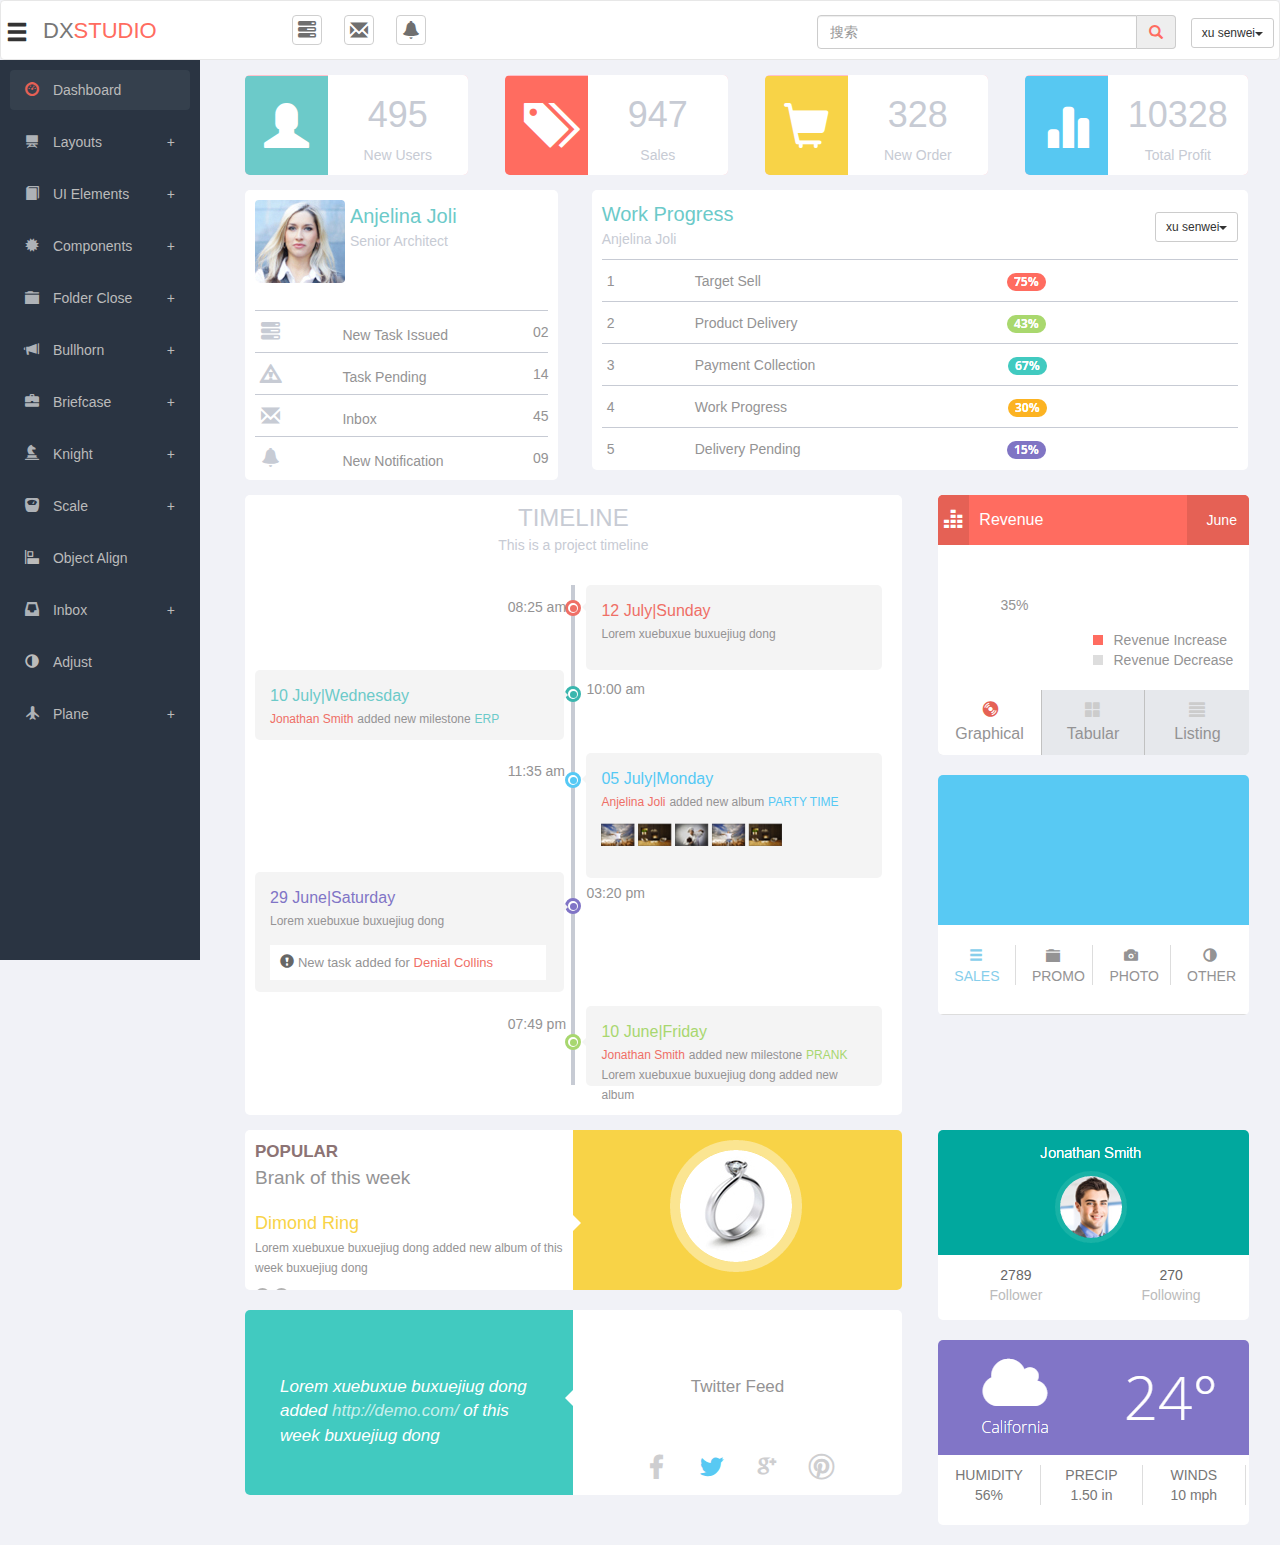
==== ligen/index.html @ 4c175e36 "ligen" ====
<!DOCTYPE HTML>
<html>

<head>
    <meta http-equiv="Content-Type" content="text/html; charset=utf-8">
    <title>李根</title>
    <meta http-equiv="X-UA-Compatible" content="IE=edge">
    <meta name="viewport" content="width=device-width, initial-scale=1">
    <link rel="stylesheet" type="text/css" href="font_y4cf31grrq/iconfont.css">
    <link rel="stylesheet" type="text/css" href="font_n31kuww7ac/iconfont.css">
    <link rel="stylesheet" href="css/bootstrap.css">
    <link rel="stylesheet" type="text/css" href="css/style.css">
    <style>

    </style>
</head>

<body>

    <div class="navbar navbar-default fixed-top " id="topnav">
        <div id="sanh" class="glyphicon glyphicon-menu-hamburger" aria-hidden="true"></div>

        <div class="navbar-header">
            <a href="#" class="navbar-brand">DX<span>STUDIO</span> </a>

        </div>

        <ul class="nav navbar-nav navbar-left nav-pills">
            <li><span id="zx" href="#" class="glyphicon glyphicon-tasks"></span></li>
            <li><span id="zx" href="#" class="glyphicon glyphicon-envelope"></span></li>
            <li><span id="zx" href="#" class=" glyphicon glyphicon-bell"></span></li>
        </ul>
        <div class="btn-group github btn-group-sm dropdown pull-right">
            <button data-toggle="dropdown" class="dropdown-toggle btn btn-default ">
                <div class="toux"></div> xu senwei<span class="caret"></span>
            </button>
            <ul class="dropdown-menu" id="xsw">
                <li>
                    <a href="#">
                        <p class=" glyphicon glyphicon-folder-close"></p><br>
                        <em>Profile</em>
                    </a>
                </li>
                <li>
                    <a href="#">
                        <p class=" glyphicon glyphicon-cog"></p><br>
                        <em>Settings</em>
                    </a>
                </li>
                <li>
                    <a href="#">
                        <p class=" glyphicon glyphicon-bell"></p><br>
                        <em>Notification</em>
                    </a>
                </li>
                <div class="yyy">
                    <i class="iconfont icon-key"></i>
                    <p id="ekek">LOG OUT</p>
                </div>
            </ul>



        </div>
        <form id="sou" class="navbar-form navbar-left">
            <div class="input-group">
                <input type="text" class="form-control" style="width:320px" placeholder="搜索">
                <span class="input-group-addon"><a href="#"><span class="glyphicon glyphicon-search"></span></a></span>
            </div>
        </form>





    </div>
    <div id="zuo" class="fixed-left affix">
        <ul class="nav nav-pills nav-stacked">
            <li class="active">
                <a href="#">
                    <i class="glyphicon glyphicon-dashboard"></i>
                    <span>Dashboard</span>
                </a>
            </li>
            <li class="dropdown">
                <a data-toggle="dropdown" class="dropdown-toggle" href="#">
                    <i class="glyphicon glyphicon-blackboard"></i>
                    <span>Layouts</span>
                    <span id="jia">+</span>

                </a>
                <ul class="dropdown-menu">
                    <li><a href="#">Duo Du Shu</a></li>
                    <li><a href="#">Shao Chi Ling </a></li>
                    <li><a href="#">Shui Jiao Liao </a></li>
                </ul>
            </li>
            <li class="dropdown">
                <a data-toggle="dropdown" class="dropdown-toggle" href="#">
                    <i class="glyphicon glyphicon-book"></i>
                    <span>UI Elements</span>
                    <span id="jia">+</span>
                </a>
                <ul class="dropdown-menu">
                    <li><a href="#">Dashboard</a></li>
                    <li><a href="#">Folder Close</a></li>
                    <li><a href="#">Components</a></li>
                </ul>
            </li>
            <li class="dropdown">
                <a data-toggle="dropdown" class="dropdown-toggle" href="#">
                    <i class="glyphicon glyphicon-certificate"></i>
                    <span>Components</span>
                    <span id="jia">+</span>
                </a>
                <ul class="dropdown-menu">
                    <li><a href="#">Duo Du Shu</a></li>
                    <li><a href="#">Components</a></li>
                    <li><a href="#">Shui Jiao Liao </a></li>
                </ul>
            </li>
            <li class="dropdown">
                <a data-toggle="dropdown" class="dropdown-toggle" href="#">
                    <i class="glyphicon glyphicon-folder-close"></i>
                    <span>Folder Close</span>
                    <span id="jia">+</span>
                </a>
                <ul class="dropdown-menu">
                    <li><a href="#">Duo Du Shu</a></li>
                    <li><a href="#">Shao Chi Ling </a></li>
                    <li><a href="#">Components</a></li>
                </ul>
            </li>
            <li class="dropdown">
                <a data-toggle="dropdown" class="dropdown-toggle" href="#">
                    <i class="glyphicon glyphicon-bullhorn"></i>
                    <span>Bullhorn</span>
                    <span id="jia">+</span>
                </a>
                <ul class="dropdown-menu">
                    <li><a href="#">Components</a></li>
                    <li><a href="#">Shao Chi Ling </a></li>
                    <li><a href="#">Adjust </a></li>
                </ul>
            </li>
            <li class="dropdown">
                <a data-toggle="dropdown" class="dropdown-toggle" href="#">
                    <i class="glyphicon glyphicon-briefcase"></i>
                    <span>Briefcase</span>
                    <span id="jia">+</span>
                </a>
                <ul class="dropdown-menu">
                    <li><a href="#">Duo Du Shu</a></li>
                    <li><a href="#">Components</a></li>
                    <li><a href="#">Saddjust </a></li>
                </ul>
            </li>
            <li class="dropdown">
                <a data-toggle="dropdown" class="dropdown-toggle" href="#">
                    <i class="glyphicon glyphicon-knight"></i>
                    <span>Knight</span>
                    <span id="jia">+</span>
                </a>
                <ul class="dropdown-menu">
                    <li><a href="#">Adjust</a></li>
                    <li><a href="#">Shao Chi Ling </a></li>
                    <li><a href="#">Components </a></li>
                </ul>
            </li>
            <li class="dropdown">
                <a data-toggle="dropdown" class="dropdown-toggle" href="#">
                    <i class="glyphicon glyphicon-scale"></i>
                    <span>Scale</span>
                    <span id="jia">+</span>
                </a>
                <ul class="dropdown-menu">
                    <li><a href="#">Duo Du Shu</a></li>
                    <li><a href="#">Shao Chi Ling </a></li>
                    <li><a href="#">Adjust </a></li>
                </ul>
            </li>
            <li class="dropdown">
                <a href="#">
                    <span class="glyphicon glyphicon-object-align-left"></span>
                    <span>Object Align</span>

                </a>
            </li>
            <li class="dropdown">
                <a data-toggle="dropdown" class="dropdown-toggle" href="#">
                    <i class="glyphicon glyphicon-inbox"></i>
                    <span>Inbox</span>
                    <span id="jia">+</span>
                </a>
                <ul class="dropdown-menu">
                    <li><a href="#">Adjust</a></li>
                    <li><a href="#">Components</a></li>
                    <li><a href="#">Shui Jiao Liao </a></li>
                </ul>
            </li>
            <li class="dropdown">
                <a href="#">
                    <span class="glyphicon glyphicon-adjust"></span>
                    <span>Adjust</span>

                </a>
            </li>
            <li class="dropdown">
                <a data-toggle="dropdown" class="dropdown-toggle" href="#">
                    <i class="glyphicon glyphicon-plane"></i>
                    <span>Plane</span>
                    <span id="jia">+</span>
                </a>
                <ul class="dropdown-menu">
                    <li><a href="#">Components</a></li>
                    <li><a href="#">Shao Chi Ling </a></li>
                    <li><a href="#">Adjust </a></li>
                </ul>
            </li>


        </ul>

    </div>

    <div class="row">
        <div class="col-lg-3 col-md-3">
            <div class="biao">
                <div class="lo glyphicon glyphicon-user"></div>
                <div class="shu">
                    <h1>495</h1>
                    <span>New Users</span>
                </div>
            </div>
        </div>
        <div class="col-lg-3 col-md-3">
            <div class="biao">
                <div id="lo1" class="lo glyphicon glyphicon-tags"></div>
                <div class="shu">
                    <h1>947</h1>
                    <span>Sales</span>
                </div>
            </div>
        </div>
        <div class="col-lg-3 col-md-3">
            <div class="biao">
                <div id="lo2" class="lo glyphicon glyphicon-shopping-cart"></div>
                <div class="shu">
                    <h1>328</h1>
                    <span>New Order</span>
                </div>
            </div>
        </div>
        <div class="col-lg-3 col-md-3">
            <div class="biao">
                <div id="lo3" class="lo glyphicon glyphicon-stats"></div>
                <div class="shu">
                    <h1>10328</h1>
                    <span>Total Profit</span>
                </div>
            </div>
        </div>
    </div>
    <div class="row">
        <div class="col-lg-4 col-md-4">
            <div class="joli">
                <div class="joli1">
                    <img id="jj" src="img/joli.png">
                    <div class="zi">
                        <span class="j1">Anjelina Joli</span><br>
                        <span class="ji2">Senior Architect</span>
                    </div>
                </div>
                <div class="joli2">
                    <span id="s1" class="glyphicon glyphicon-tasks"></span>
                    <span id="s2">New Task Issued</span>
                    <span id="s3">02</span>
                </div>
                <div class="joli3">
                    <span id="s1" class="glyphicon glyphicon-warning-sign"></span>
                    <span id="s2">Task Pending</span>
                    <span id="s3">14</span>

                </div>
                <div class="joli4">
                    <span id="s1" class="glyphicon glyphicon-envelope"></span>
                    <span id="s2">Inbox</span>
                    <span id="s3">45</span>

                </div>
                <div class="joli5">
                    <span id="s1" class="glyphicon glyphicon-bell"></span>
                    <span id="s2">New Notification</span>
                    <span id="s3">09</span>

                </div>
            </div>
        </div>
        <div class="col-lg-8 col-md-8">
            <div class="work">
                <div class="zi">
                    <span class="j1">Work Progress</span><br>
                    <span class="ji2">Anjelina Joli</span>
                </div>
                <div class="btn-group github btn-group-sm">
                    <button class="btn btn-default " id="gg">
                        <div class="toux"></div> xu senwei<span class="caret"></span>
                    </button>

                </div>
                <div class="c1">
                    <span class="a1">1</span>
                    <span class="a2">Target Sell</span>
                    <span class="a3"><img src="img/a1.png"></span>
                </div>
                <div class="c2">
                    <span class="a1">2</span>
                    <span class="a2">Product Delivery</span>
                    <span class="a3"><img src="img/a2.png"></span>
                </div>
                <div class="c3">
                    <span class="a1">3</span>
                    <span class="a2">Payment Collection</span>
                    <span class="a3"><img src="img/a3.png"></span>
                </div>
                <div class="c4">
                    <span class="a1">4</span>
                    <span class="a2">Work Progress</span>
                    <span class="a3"><img src="img/a4.png"></span>
                </div>
                <div class="c5">
                    <span class="a1">5</span>
                    <span class="a2">Delivery Pending</span>
                    <span class="a3"><img src="img/a5.png"></span>
                </div>

            </div>
        </div>

    </div>
    <div class="row">
        <div class="col-lg-8 col-md-8">
            <div class="time">
                <div class="title">
                    <h3>TIMELINE</h3>
                    <span>This is a project timeline</span>
                </div>
                <div class="left1"></div>
                <div class="left2"></div>
                <div class="left3"></div>
                <div class="right1"></div>
                <div class="right2"></div>
                <div class="duih1">
                    <span class="yue1">10 July|Wednesday</span><br>
                    <span class="ming">Jonathan Smith</span>
                    <span class="add">added new milestone</span>
                    <span class="addh">ERP</span>
                </div>
                <div class="duih2">
                    <span class="yue2">29 June|Saturday</span><br>
                    <span class="add">Lorem xuebuxue buxuejiug dong</span>
                    <div class="jingg">
                        <span class="glyphicon glyphicon-exclamation-sign"></span>
                        <span class="spp">New task added for </span>
                        <span class="spph">Denial Collins</span>
                    </div>
                </div>
                <div class="duih3">
                    <span class="yue3">12 July|Sunday</span><br>
                    <span class="add">Lorem xuebuxue buxuejiug dong</span>
                </div>
                <div class="duih4">
                    <span class="yue4">05 July|Monday</span><br>
                    <span class="ming">Anjelina Joli</span>
                    <span class="add">added new album</span>
                    <span class="addh2">PARTY TIME</span><br>
                    <img id="qi" src="img/tu1.png">
                </div>
                <div class="duih5">
                    <span class="yue5">10 June|Friday</span><br>
                    <span class="ming">Jonathan Smith</span>
                    <span class="add">added new milestone</span>
                    <span class="addh3">PRANK</span>
                    <span class="add">Lorem xuebuxue buxuejiug dong added new album</span>
                </div>
                <span class="wen1">08:25 am</span>
                <span class="wen2">11:35 am</span>
                <span class="wen3">07:49 pm</span>
                <span class="wen4">10:00 am</span>
                <span class="wen5">03:20 pm</span>
                <div class="xian">
                    <div class="da1">
                        <div class="quan1"></div>
                    </div>
                    <div class="da2">
                        <div class="quan2"></div>
                    </div>
                    <div class="da3">
                        <div class="quan3"></div>
                    </div>
                    <div class="da4">
                        <div class="quan4"></div>
                    </div>
                    <div class="da5">
                        <div class="quan5"></div>
                    </div>
                </div>


            </div>

        </div>


        <div class="col-lg-4 col-md-4">

            <div class="june">
                <div class="ril">
                    <div class="ril1 ">
                        <span class="glyphicon glyphicon-equalizer"></span>
                    </div>
                    <div class="ril2">
                        <span>Revenue</span>
                    </div>
                    <div class="ril3">
                        <span>June 2013</span>
                    </div>
                </div>
                <div class="rilz">
                    <span class="r1">35%</span>
                    <div class="rild">
                        <div class="k1"></div><span>Revenue Increase</span><br>
                        <div class="k2"></div><span>Revenue Decrease</span>
                    </div>
                </div>
                <div class="nn">
                    <ul class="nav nav-tabs">
                        <li class="active" id="q1">
                            <a href="#">
                                <div class="glyphicon glyphicon-cd"></div>
                                <p id="bub">Graphical</p>
                            </a>
                        </li>
                        <li id="q2">

                            <a href="#">
                                <div class="glyphicon glyphicon-th-large"></div>
                                <p id="bub">Tabular</p>
                            </a>
                        </li>
                        <li id="q3">

                            <a href="#">
                                <div class="glyphicon glyphicon-align-justify"></div>
                                <p id="bub">Listing</p>
                            </a>
                        </li>
                    </ul>
                </div>
            </div>
            <div class="view">
                <div class="view1"></div>
                <div class="vv">
                    <ul class="nav-tabs nav">
                        <li>
                            <a id="vv1" href="#">
                                <div class="glyphicon glyphicon-menu-hamburger"></div>
                                <p>SALES</p>
                            </a>
                        </li>
                        <li>
                            <a href="#">
                                <div class="glyphicon glyphicon-folder-close"></div>
                                <p>PROMO</p>
                            </a>
                        </li>
                        <li>
                            <a href="#">
                                <div class="glyphicon glyphicon-camera"></div>
                                <p>PHOTO</p>
                            </a>
                        </li>
                        <li id="vv4">
                            <a id="v4" href="#">
                                <div class="glyphicon glyphicon-adjust"></div>
                                <p>OTHER</p>
                            </a>
                        </li>
                    </ul>
                </div>
            </div>
        </div>

    </div>
    <div class="row" id="foot">
        <div class="col-lg-8 col-md-8">
            <div class="foot1">
                <div class="jiez">
                    <span class="pop">POPULAR</span><br>
                    <span class="week">Brank of this week</span><br>
                    <span class="ring">Dimond Ring</span><br>
                    <span class="add">Lorem xuebuxue buxuejiug dong added new album of this week buxuejiug dong</span><br>
                    <span class="jiant glyphicon glyphicon-menu-left jian1"></span>
                    <span class="jiant glyphicon glyphicon-menu-right jian2"></span>
                </div>
                <div class="jiey">
                    <div class="san1"></div>
                    <img src="img/jie1.png">
                </div>
            </div>
            <div class="foot2">
                <div class="feedz">
                    <i>Lorem xuebuxue buxuejiug dong added <em> http://demo.com/ </em>of this week buxuejiug dong</i>

                </div>
                <div class="feedy">
                    <div class="san2"></div>
                    <span>Twitter Feed</span><br>
                    <i id="ii1" class="iconfont icon-icon_facebook"></i>
                    <i id="ii2" class="iconfont icon-twitter"></i>
                    <i id="ii3" class="iconfont icon-555"></i>

                    <i id="ii4" class="iconfont icon-Pinterest"></i>
                </div>
            </div>
        </div>
        <div class="col-lg-4 col-md-4">
            <div class="jiao1">
                <div class="yongh">
                    <img src="img/yongh.png">
                </div>
                <div class="fan1">
                    <span class="fen1">2789</span><br>
                    <span class="fen2">Follower</span>

                </div>
                <div class="fan2">
                    <span class="fen1">270</span><br>
                    <span class="fen2">Following</span>
                </div>
            </div>
            <div class="jiao2">
                <div class="yun">
                    <div class="yun1">
                        <img src="img/yun.png">
                    </div>
                    <div class="yun2">
                        <img src="img/du.png">
                    </div>
                </div>
                <div class="yunx">
                    <ul>
                        <li>
                            <span>HUMIDITY</span>
                            <P>56%</P>
                        </li>
                        <li>
                            <span>PRECIP</span>
                            <P>1.50 in</P>
                        </li>
                        <li>
                            <span>WINDS</span>
                            <P>10 mph</P>
                        </li>
                    </ul>
                </div>
            </div>
        </div>

    </div>



</body>
<script src="js/jquery-1.11.1.js"></script>
<script src="js/bootstrap.js"></script>
<script type="text/javascript" src="js/js.js"></script>

</html>
---- ligen/font_y4cf31grrq/iconfont.css ----
@font-face {font-family: "iconfont";
  src: url('iconfont.eot?t=1545222307112'); /* IE9*/
  src: url('iconfont.eot?t=1545222307112#iefix') format('embedded-opentype'), /* IE6-IE8 */
  url('[data-uri]') format('woff'),
  url('iconfont.ttf?t=1545222307112') format('truetype'), /* chrome, firefox, opera, Safari, Android, iOS 4.2+*/
  url('iconfont.svg?t=1545222307112#iconfont') format('svg'); /* iOS 4.1- */
}

.iconfont {
  font-family:"iconfont" !important;
  font-size:16px;
  font-style:normal;
  -webkit-font-smoothing: antialiased;
  -moz-osx-font-smoothing: grayscale;
}

.icon-twitter:before { content: "\ecc1"; }

.icon-555:before { content: "\e639"; }

.icon-icon_facebook:before { content: "\e632"; }

.icon-Pinterest:before { content: "\ea25"; }
---- ligen/font_n31kuww7ac/iconfont.css ----
@font-face {font-family: "iconfont";
  src: url('iconfont.eot?t=1545305744115'); /* IE9*/
  src: url('iconfont.eot?t=1545305744115#iefix') format('embedded-opentype'), /* IE6-IE8 */
  url('[data-uri]') format('woff'),
  url('iconfont.ttf?t=1545305744115') format('truetype'), /* chrome, firefox, opera, Safari, Android, iOS 4.2+*/
  url('iconfont.svg?t=1545305744115#iconfont') format('svg'); /* iOS 4.1- */
}

.iconfont {
  font-family:"iconfont" !important;
  font-size:16px;
  font-style:normal;
  -webkit-font-smoothing: antialiased;
  -moz-osx-font-smoothing: grayscale;
}

.icon-key:before { content: "\e6b9"; }
---- ligen/css/style.css ----
* {
    margin: 0;
    padding: 0;
}

body {
    background: #f1f2f7;
    margin-top: 60px;
}

#sanh {
    line-height: 50px;
    float: left;

}
.nn .active > a{
    background: #fff!important;
}

#zuo {
    width: 200px;
    height: 100%;
    padding: 10px;
    background: #2a3442;
    color: #fff;

}
#zx:hover{
    opacity: 1;
}
#zx{
    opacity: .7;
    color: #333!important;
}

#topnav {
    width: 100%;
    background: #fff;
    font-size: 22px;
    padding: 5px;
    line-height: 50px;
    position: fixed;
    top: 0px;
    z-index: 99;
    height: 60px;
}

.navbar-brand {
    font-size: 22px;
}

.navbar-nav {
    margin-left: 100px;

}

#topnav a span {
    color: rgb(255, 108, 96);
}

#topnav li span {
    color: #666;
    font-size: 18px;
    border: 1px solid #bbb;
    padding: 5px;
    border-radius: 4px;
    margin-left: 20px;

}

.toux {
    width: 28px;
    height: 28px;
    background: pink;
    display: inline;
}

#jia {
    float: right;
}

#zuo ul li span:nth-child(2) {
    margin-left: 10px;

}

.navbar {
    margin-bottom: 0px;
}

.navbar-form {
    margin-top: 0px;
}

#sou {
    float: right !important;
}

.github {
    line-height: 50px;
    float: right !important;
    margin-top: 12px;


}

.form-control {
    display: none;
}

.row {
    padding-left: 230px;
    margin-right: 0px;
    margin-left: 0px;
    padding-top: 15px;
    padding-right: 10px;

}

.biao {
    width: 97%;
    height: 100px;
    background: pink;
    border-radius: 5px;
    overflow: hidden;
}

.lo {
    width: 37%;
    background: #6ccac9;
    height: 100%;
    float: left;
    text-align: center;

}

.glyphicon-user,
.glyphicon-tags,
.glyphicon-shopping-cart,
.glyphicon-stats {
    color: #fff;
    line-height: 100px;
    font-size: 45px;

}

#lo1 {
    background: #ff6c60;
}

#lo2 {
    background: #f8d347;
}

#lo3 {
    background: #57c8f2;
}

.shu {
    width: 63%;
    background: #fff;
    height: 100%;
    float: right;
    text-align: center;
    color: #c7cbd4;
}

.joli {
    width: 99%;
    background: #fff;
    height: 290px;
    border-radius: 5px;
    padding: 10px;
    box-sizing: border-box;
}

.joli1 {
    height: 110px;
    background: #fff;
    width: 100%;

    display: inline-block;
}

.zi {
    display: inline-block;
}

.joli2 {
    width: 100%;
    /* background: lightgreen; */
    height: 42px;
    border-top: 1px solid #c7cbd4;
    line-height: 42px;
}

#s1 {
    color: #c7cbd4;
    font-size: 19px;
    margin-left: 2%;
    margin-top: 10px;
}

#s2 {
    color: #949394;
    margin-left: 20%;
}

#s3 {
    color: #949394;
    float: right;
}

.joli3 {
    width: 100%;
    /* background: lightgreen; */
    height: 42px;
    border-top: 1px solid #c7cbd4;
    line-height: 42px;
}

.joli4 {
    width: 100%;
    /* background: lightgreen; */
    height: 42px;
    border-top: 1px solid #c7cbd4;
    line-height: 42px;
}

.joli5 {
    width: 100%;
    /* background: lightgreen; */
    height: 42px;
    border-top: 1px solid #c7cbd4;
    line-height: 42px;
}

.c1 {
    width: 100%;
    height: 42px;
    border-top: 1px solid #c7cbd4;
    line-height: 42px;
    margin-top: 10px;
    position: relative;
}

.c2,
.c3,
.c4,
.c5 {
    width: 100%;
    height: 42px;
    border-top: 1px solid #c7cbd4;
    line-height: 42px;
    position: relative;
}

.a1 {
    margin-left: 5px;
    color: #949394;
}

.a2 {
    margin-left: 12%;
    color: #949394;
}

.a3 {
    position: absolute;
    right: 30%;
    display: inline-block;
}

#jj {
    vertical-align: middle;
    display: inline-block;
}

.j1 {
    color: #6ccac9;
    font-size: 20px;

}

.ji2 {
    color: #c7cbd4;
}

.work {
    width: 99%;
    background: #fff;
    height: 280px;
    border-radius: 5px;
    padding: 10px;
    box-sizing: border-box;
}

.time {
    width: 99%;
    background: #fff;
    height: 620px;
    border-radius: 5px;
    padding: 10px;
    box-sizing: border-box;
    position: relative;
}

.title h3 {
    margin-top: 0px;
}

.title span {
    margin-top: -6px;
    display: block;
}

.title {
    text-align: center;
    color: #c7cbd4;
}

.xian {
    height: 500px;
    width: 2px;
    border: 2px solid #c7cbd4;
    margin: 0 auto;
    margin-top: 30px;
}

.duih1 {
    width: 47%;
    height: 70px;
    background: rgb(244, 244, 244);
    position: absolute;
    top: 175px;
    box-sizing: border-box;
    padding: 15px;
    border-radius: 5px;
}

.yue1 {
    font-size: 16px;
    color: #6ccac9;
}

.yue2 {
    font-size: 16px;
    color: rgb(128, 116, 198);
}

.yue3 {
    font-size: 16px;
    color: #ef6f66;
}

.yue4 {
    font-size: 16px;
    color: rgb(86, 201, 245);
}

.yue5 {
    font-size: 16px;
    color: rgb(168, 215, 111);
}

.jingg {
    height: 35px;
    width: 99%;
    background: #fff;
    margin-top: 15px;
    line-height: 35px;
    box-sizing: border-box;
    padding-left: 10px;
}

.spp {
    font-size: 13px;
    color: #949394;
}

.spph {
    font-size: 13px;
    color: #ef6f66;
}

.glyphicon-exclamation-sign {
    color: #666;
}

.ming {
    font-size: 12px;
    color: #ef6f66;
}

.add {
    font-size: 12px;
    color: #949394;
}

.addh {
    font-size: 12px;
    color: #6ccac9;
}

.addh2 {
    font-size: 12px;
    color: rgb(86, 201, 245);
}

.addh3 {
    font-size: 12px;
    color: rgb(168, 215, 111);
}

.duih2 {
    width: 47%;
    height: 120px;
    background: rgb(244, 244, 244);
    position: absolute;
    top: 377px;
    box-sizing: border-box;
    padding: 15px;
    border-radius: 5px;
}

.duih3 {
    width: 45%;
    height: 85px;
    background: rgb(244, 244, 244);
    position: absolute;
    top: 90px;
    left: 52%;
    box-sizing: border-box;
    padding: 15px;
    border-radius: 5px;

}

.duih4 {
    width: 45%;
    height: 125px;
    background: rgb(244, 244, 244);
    position: absolute;
    top: 258px;
    left: 52%;
    box-sizing: border-box;
    padding: 15px;
    border-radius: 5px;

}

.duih5 {
    width: 45%;
    height: 80px;
    background: rgb(244, 244, 244);
    position: absolute;
    top: 511px;
    left: 52%;
    box-sizing: border-box;
    padding: 15px;
    border-radius: 5px;
}

.wen1 {
    position: absolute;
    top: 102px;
    left: 40%;
    color: #949394;
}

#xsw {
    width: 315px;
    height: 150px;
    background: #fff;
    overflow: hidden;
    border: none;
    text-align: center;
}
.yyy{
    background: #a9d96c;
    height: 50%;
    width: 100%; 
    position: absolute; 
    top: 50%;
    line-height: 0px;
}
#xsw li {
    float: left;
    width: 33%;
    background: #fff;
    height: 50%;
    
}
.icon-key{
    position: absolute;
   top: 24px;
   left: 47%;
   font-size: 20px;
   color: #fff;
}
#ekek{
    margin-top: 50px;
    color: #fff;
    font-size: 16px;
    font-weight: 700;
}
#xsw a{
    text-align: center;
}
#xsw a:hover {
    color: #57c8f2;
    background-color: #fff;
}
#xsw a:hover em{
    color: #bbb;
}
.dropdown>a>i{
    color: #aeb2b7;
}
.active>a{
    background: #35404d!important;
}
#xsw .glyphicon {
    border: none !important;
    margin-left: 0px!important;
    font-size: 18px;
    margin-top: 10px;
}
.open>a>i{
    color: #ff6c60!important;
}
#xsw em{
    font-style: normal;
    font-weight: 700;
}
.nav > li > a:hover{
    background: #36404e;
}

.dropdown-menu>li>a:hover {
    color: #ef6f66;
    text-decoration: none;
    background-color: #36404e;
}

.wen2 {
    position: absolute;
    top: 266px;
    left: 40%;
    color: #949394;
}

.wen3 {
    position: absolute;
    top: 519px;
    left: 40%;
    color: #949394;
}

.wen4 {
    position: absolute;
    top: 184px;
    left: 52%;
    color: #949394;
}

.wen5 {
    position: absolute;
    top: 388px;
    left: 52%;
    color: #949394;
}

.quan1 {
    width: 7px;
    height: 7px;
    background: #ef6f66;
    border-radius: 50%;
    margin-left: 2px;
    margin-top: 2px;
}

.da1 {
    width: 16px;
    height: 16px;
    border: 3px solid #ef6f66;
    margin-left: -8px;
    border-radius: 50%;
    margin-top: 13px;
    background: #fff;

}

.quan2 {
    width: 7px;
    height: 7px;
    background: rgb(57, 182, 174);
    border-radius: 50%;
    margin-left: 2px;
    margin-top: 2px;
}

.da2 {
    width: 16px;
    height: 16px;
    border: 3px solid rgb(57, 182, 174);
    margin-left: -8px;
    border-radius: 50%;
    margin-top: 70px;
    background: #fff;

}

.quan3 {
    width: 7px;
    height: 7px;
    background: rgb(86, 201, 245);
    border-radius: 50%;
    margin-left: 2px;
    margin-top: 2px;
}

.da3 {
    width: 16px;
    height: 16px;
    border: 3px solid rgb(86, 201, 245);
    margin-left: -8px;
    border-radius: 50%;
    margin-top: 70px;
    background: #fff;

}

.quan4 {
    width: 7px;
    height: 7px;
    background: rgb(128, 116, 198);
    border-radius: 50%;
    margin-left: 2px;
    margin-top: 2px;
}

.da4 {
    width: 16px;
    height: 16px;
    border: 3px solid rgb(128, 116, 198);
    margin-left: -8px;
    border-radius: 50%;
    margin-top: 110px;
    background: #fff;

}

.quan5 {
    width: 7px;
    height: 7px;
    background: rgb(168, 215, 111);
    border-radius: 50%;
    margin-left: 2px;
    margin-top: 2px;
}

.da5 {
    width: 16px;
    height: 16px;
    border: 3px solid rgb(168, 215, 111);
    margin-left: -8px;
    border-radius: 50%;
    margin-top: 120px;
    background: #fff;

}

.left1,
.left2,
.left3 {
    width: 0;
    height: 0;
    border-width: 8px 8px 8px 0;
    border-style: solid;
    border-color: transparent rgb(244, 244, 244) transparent transparent;
    left: 51.3%;
    position: absolute;


}

.san2 {
    width: 0;
    height: 0;
    border-width: 8px 8px 8px 0;
    border-style: solid;
    border-color: transparent #fff transparent transparent;
    position: absolute;
    left: -8px;
    top: 80px;
}

.left1 {
    margin: 44px auto;
}

.left2 {
    margin: 216px auto;
}

.left3 {
    margin: 479px auto;
}

.right1,
.right2 {
    width: 0;
    height: 0;
    border-width: 8px 0 8px 8px;
    border-style: solid;
    border-color: transparent transparent transparent rgb(244, 244, 244);

    position: absolute;
    left: 47.9%;
}

.san1 {
    width: 0;
    height: 0;
    border-width: 8px 0 8px 8px;
    border-style: solid;
    border-color: transparent transparent transparent #fff;
    position: absolute;
    top: 85px;
}

.right1 {
    margin: 132px auto;
}

.right2 {
    margin: 344px auto;
}

.june {
    width: 98%;
    background: #fff;
    height: 260px;
    border-radius: 5px;
    overflow: hidden;
}

.view {
    height: 240px;
    width: 98%;
    background: #fff;
    border-radius: 5px;
    overflow: hidden;
    margin-top: 20px;
}

.ril {
    height: 50px;
    width: 100%;
    background: #ff6c60;
    color: #fff;
}

.ril1 {
    width: 10%;
    float: left;
    background: #e56155;
    height: 50px;
    line-height: 55px;
    text-align: center;
}

.glyphicon-equalizer {
    margin: 0 auto;
    display: inline-block;
    font-size: 20px;
}

.ril2 {
    float: left;
    width: 70%;
    height: 50px;
    line-height: 50px;
    font-size: 16px;
    box-sizing: border-box;
    padding-left: 10px;
}

.ril3 {
    float: left;
    width: 20%;
    background: #e56155;
    height: 50px;
    line-height: 50px;
    box-sizing: border-box;
    padding-left: 20px;
}

.foot1 {
    width: 99%;
    background: #fff;
    height: 160px;
    border-radius: 5px;
    overflow: hidden;
}

.jiez {
    width: 50%;
    height: 160px;
    float: left;
    box-sizing: border-box;
    padding: 10px;
}

.pop {
    font-weight: 700;
    color: #8c7374;
    font-size: 17px;
}

.week {
    font-size: 19px;
    color: #949394;
}

.jiant {
    width: 15px;
    height: 15px;
    background: #949394;
    border-radius: 50%;
    color: #fff;
    font-size: 12px;
    line-height: 17px;
    text-align: center;
    margin-top: 10px;
    opacity: .7;
    cursor: pointer;
}

.ring {
    color: #f8d347;
    font-size: 18px;
    margin-top: 20px;
    display: inline-block;
}

.jiey {
    width: 50%;
    height: 160px;
    float: left;
    background: #f8d347;
    text-align: center;
}

.feedz {
    width: 50%;
    height: 185px;
    float: left;
    background: #41cac0;
    box-sizing: border-box;
    padding: 35px;
}

.feedz {
    color: #fff;
    font-size: 17px;
}

.feedz i {
    margin-top: 30px;
    display: block;
}

.feedz em {
    opacity: .7;
}

.feedy {
    width: 50%;
    height: 185px;
    float: left;
    position: relative;

    text-align: center;
}

.feedy span {
    color: #949394;
    font-size: 17px;
    margin-top: 65px;
    display: inline-block;
}

.dropdown a:focus {
    background: #36404e !important;
}

.feedy i {
    font-size: 25px;
    margin-top: 50px;
    display: inline-block;
    margin-right: 8%;
    color: #ceced0;
    cursor: pointer;
    font-weight: 700;
}

.yunx {
    color: #777;
}

.yunx li {
    float: left;
    list-style: none;
    width: 33%;
    height: 40px;
    text-align: center;
    border-right: 1px solid #ddd;
}

.yunx ul {
    width: 100%;
}

#ii1:hover {
    color: #486fac;
}

#ii4:hover {
    color: #c92e32;
}

#ii3:hover {
    color: #4c4c4c;
}

#ii2 {
    color: #58c9f3;
}

#ii1 {
    margin-left: 9%;
}

.jiey img {
    margin: 0 auto;
}

.foot2 {
    width: 99%;
    background: #fff;
    height: 185px;
    margin-top: 20px;
    border-radius: 5px;
    overflow: hidden;
}

.jiao1 {
    width: 98%;
    background: #fff;
    height: 190px;
    border-radius: 5px;
    overflow: hidden;
}

.yongh {
    width: 100%;
    height: 125px;
    background: #01a89e;
    text-align: center;
    line-height: 125px;
}

.fan1 {
    width: 50%;
    height: 65px;
    float: left;
    text-align: center;
}

.fan2 {
    width: 50%;
    height: 65px;
    float: left;
    text-align: center;
}

.fen1,
.fen2 {
    color: #bbb;
}

.fen1 {
    margin-top: 10px;
    display: inline-block;
    color: #666;
}

.jiao2 {
    width: 98%;
    background: #fff;
    height: 185px;
    margin-top: 20px;
    border-radius: 5px;
    overflow: hidden;
}

.yun {
    width: 100%;
    background: #8175c7;
    height: 115px;
}

.yun1,
.yun2 {
    width: 50%;
    height: 115px;
    float: left;
    text-align: center;
}

#foot {
    height: 430px;
}

.rilz {
    width: 100%;
    height: 145px;
    color: #949394;
    position: relative;
    font-size: 14px;
}

#zuo li {
    height: 50px;
}

#zuo span {
    border: none;
    color: #bbb;
}

.nn {
    width: 100%;
    height: 65px;
    background: #e6e8ec;
    text-align: center;
    font-size: 16px;
}

.nn li {
    height: 65px;
    width: 33.33%;
}

#q1 {

    background: #e6e8ec;
    border-right: 1px solid #c1c1c1;
}

#q2 {
    background: #e6e8ec;
    border-right: 1px solid #c1c1c1;
}

#bub {
    color: #949394 !important;
}

#q3 {
    background: #e6e8ec;
    width: 33.34%;
}

.nn a {
    height: 67px;
    color: #ccc;
}

#q1 a {
    width: 100.1%;
    border: none;
    border-radius: 0px;
}

.vv {
    width: 100%;
    height: 90px;
    line-height: 90px;
    text-align: center;
}

.vv ul {
    height: 90px;
}

.vv li {
    width: 25%;
    margin-top: 20px;
    height: 40px;
    border-right: 1px solid #ddd;
    overflow: hidden;
}

.vv a {
    border: none;
    margin-top: -10px;

    color: #949394;
}

#vv1 {
    color: skyblue;
}

.vv a:hover {
    color: skyblue;
    border-color: #fff !important;
    background-color: #fff !important;
}

.active a {
    color: #e56155 !important;
}

#v4 {
    width: 101%;

}

#vv4 {
    border-right: none !important;
}

#q2 a {
    width: 100.1%;
    border: none;
    border-radius: 0px;
}

#q3 a {
    border: none;
    border-radius: 0px;
}

#q3 a {
    width: 101%;
}

.r1 {
    margin-top: 50px;
    display: inline-block;
    margin-left: 20%;
}

.dropdown-menu {
    background: #36404e;
    /* position: relative; */
}

.rild {
    float: right;
    width: 50%;
    height: 80px;

    position: relative;
    top: 65px;
}

.k1 {
    width: 10px;
    height: 10px;
    background: #ff6c60;
    display: inline-block;
    margin-top: 25px;
    margin-right: 10px;
}

.k2 {
    width: 10px;
    height: 10px;
    background: #ddd;
    display: inline-block;
    margin-right: 10px;
}

.dropdown-menu li a {
    color: #bbb;
}

.view1 {
    width: 100%;
    height: 150px;
    background: #58c9f3;
}

#qi {
    width: 70%;
}
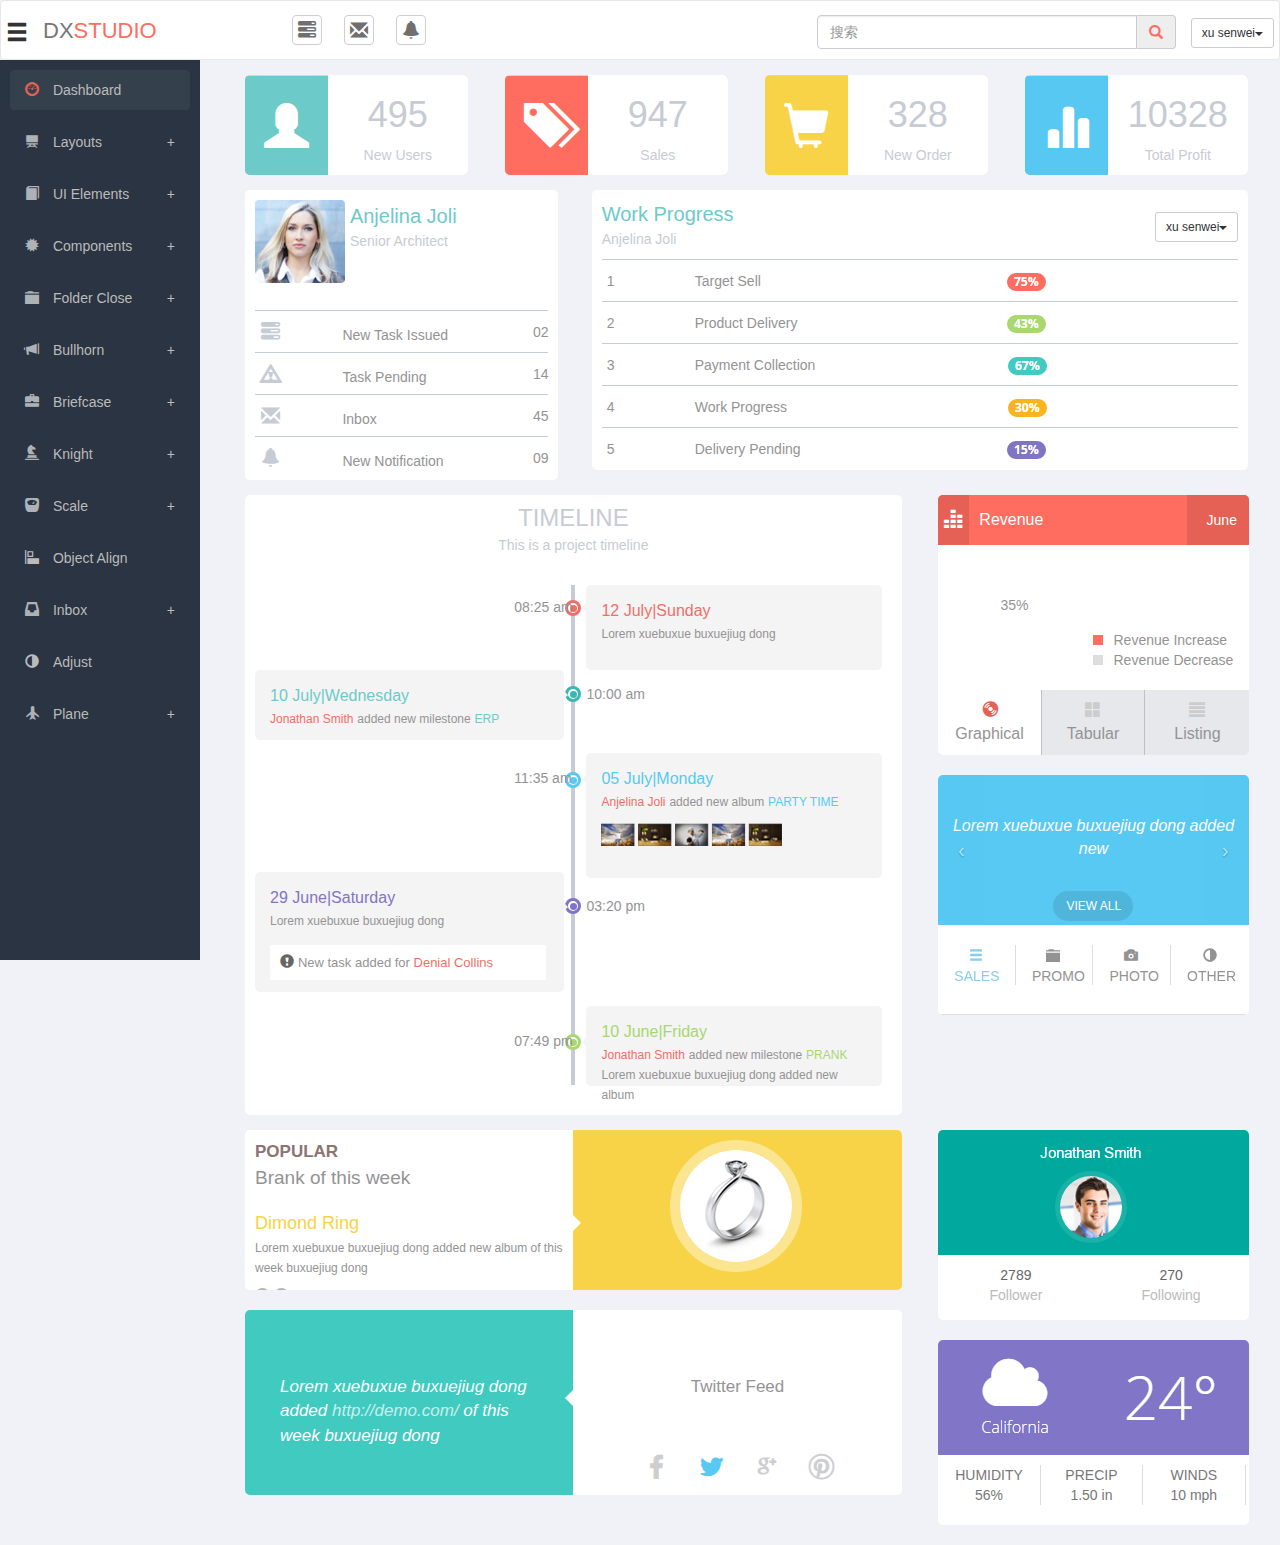
==== commit 80a3796c: "李根" ====
--- a/ligen/index.html
+++ b/ligen/index.html
@@ -459,28 +459,51 @@
                 </div>
             </div>
             <div class="view">
-                <div class="view1"></div>
+                <div id="myCarousel" class=" carousel slide">
+
+                    <div class="carousel-inner">
+                        <div class="active item view1">
+                            <i>Lorem xuebuxue buxuejiug dong added new</i><br>
+                            <div class="btn1  btn">VIEW ALL</div>
+                        </div>
+                        <div class="item view1">
+                                <i>Xuebuxue buxuejiug dong added</i><br>
+                                <div class="btn1 btn">VIEW ALL</div>
+                        </div>
+                        <div class="item view1">
+                                <i>Graphical xuebuxue buxuejiug dong added new</i><br>
+                                <div class="btn btn1">VIEW ALL</div>
+                        </div>
+                        <div class="item view1">
+                                <i>Brank of this week dong added new</i><br>
+                                <div class="btn1 btn">VIEW ALL</div>
+                        </div>
+                    </div>
+                    <a id="prev" class="carousel-control left" href="#myCarousel" data-slide="prev">&lsaquo;</a>
+                    <a id="next" class="carousel-control right" href="#myCarousel" data-slide="next">&rsaquo;</a>
+
+                </div>
                 <div class="vv">
                     <ul class="nav-tabs nav">
-                        <li>
+                        <li data-target="#myCarousel" data-slide-to="0">
                             <a id="vv1" href="#">
                                 <div class="glyphicon glyphicon-menu-hamburger"></div>
                                 <p>SALES</p>
                             </a>
                         </li>
-                        <li>
+                        <li data-target="#myCarousel" data-slide-to="1">
                             <a href="#">
                                 <div class="glyphicon glyphicon-folder-close"></div>
                                 <p>PROMO</p>
                             </a>
                         </li>
-                        <li>
+                        <li data-target="#myCarousel" data-slide-to="2">
                             <a href="#">
                                 <div class="glyphicon glyphicon-camera"></div>
                                 <p>PHOTO</p>
                             </a>
                         </li>
-                        <li id="vv4">
+                        <li data-target="#myCarousel" data-slide-to="3" id="vv4">
                             <a id="v4" href="#">
                                 <div class="glyphicon glyphicon-adjust"></div>
                                 <p>OTHER</p>
--- a/ligen/css/style.css
+++ b/ligen/css/style.css
@@ -464,7 +464,7 @@
 .wen1 {
     position: absolute;
     top: 102px;
-    left: 40%;
+    left: 41%;
     color: #949394;
 }
 
@@ -545,28 +545,27 @@
 
 .wen2 {
     position: absolute;
-    top: 266px;
-    left: 40%;
-    color: #949394;
-}
-
+    top: 273px;
+    left: 41%;
+    color: #949394;
+}
 .wen3 {
     position: absolute;
-    top: 519px;
-    left: 40%;
+    top: 536px;
+    left: 41%;
     color: #949394;
 }
 
 .wen4 {
     position: absolute;
-    top: 184px;
+    top: 189px;
     left: 52%;
     color: #949394;
 }
 
 .wen5 {
     position: absolute;
-    top: 388px;
+    top: 401px;
     left: 52%;
     color: #949394;
 }
@@ -746,6 +745,7 @@
     overflow: hidden;
 }
 
+
 .view {
     height: 240px;
     width: 98%;
@@ -1189,11 +1189,47 @@
 .dropdown-menu li a {
     color: #bbb;
 }
+.btn1{
+    width: 80px;
+    height: 30px;
+    background: #4fb5db;
+    color: #fff;
+    margin-top: 30px;
+    border-radius:20px;
+    font-size: 12px;
+   
+}
 
 .view1 {
     width: 100%;
+    height: 100%;
+    background: #58c9f3;
+    text-align: center;
+}
+#next{
+    line-height: 150px;
+    background: rgba(88, 201, 243, .1);
+}
+#prev{
+    line-height: 150px;
+    background: rgba(88, 201, 243, .1);
+}
+.view1 i{
+margin-top: 40px;
+display: inline-block;
+font-size: 16px;
+color: #fff;
+}
+.carousel-inner{
+    height: 100%;
+}
+#myCarousel{
     height: 150px;
-    background: #58c9f3;
+}
+#nb{
+    margin-bottom: 0px;
+    height: 100%;
+    overflow: hidden;
 }
 
 #qi {
